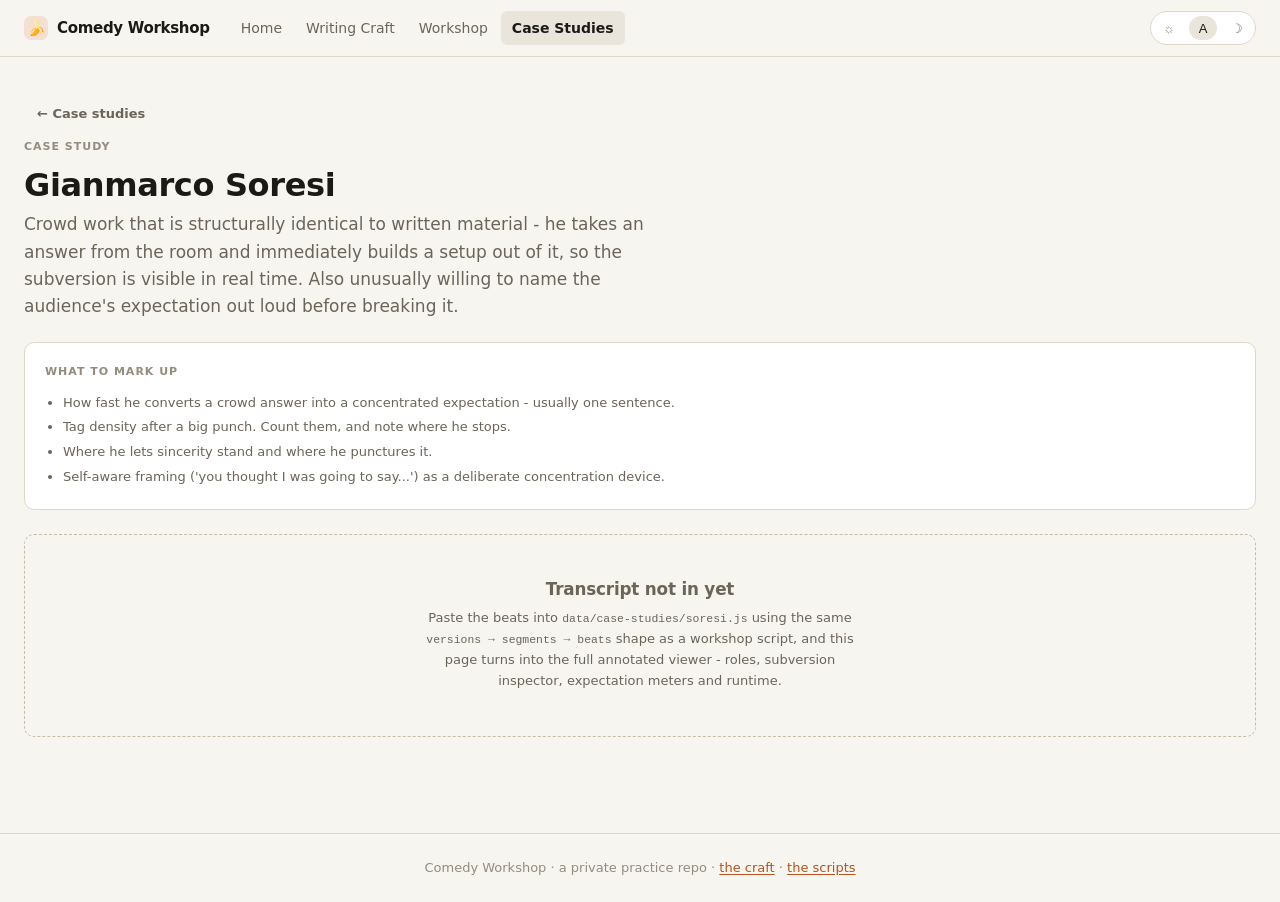
==== case-studies/study.html @ 9e2b8131 "Comedy Workshop: annotated script site + Kulturnatten 2026 set Static site (no build) for taking jok" ====
<!doctype html>
<html lang="en">
<head>
<meta charset="utf-8">
<meta name="viewport" content="width=device-width, initial-scale=1">
<meta name="robots" content="noindex, nofollow">
<title>Case Study - Comedy Workshop</title>
<link rel="stylesheet" href="../assets/css/main.css">
<link rel="icon" href="data:image/svg+xml,<svg xmlns='http://www.w3.org/2000/svg' viewBox='0 0 32 32'><text y='26' font-size='26'>&#127820;</text></svg>">
<script src="../assets/js/core.js"></script>
<script src="../assets/js/model.js"></script>
<script src="../assets/js/script-view.js"></script>
<script src="../data/case-studies/soresi.js"></script>
</head>
<body>
<header data-chrome data-page="case" data-base="../"></header>

<main class="wrap wrap--wide" id="studyRoot">
  <div class="row" style="margin-bottom:6px">
    <a class="btn btn--ghost" href="index.html">&larr; Case studies</a>
  </div>
  <div id="studyBody"></div>
</main>

<footer data-footer></footer>

<script>
(function () {
  var esc = CW.esc;
  var id = CW.qs('id', 'soresi');
  var s = CW.getStudy(id);
  var host = document.getElementById('studyBody');

  if (!s) {
    host.innerHTML = '<div class="empty-state">No case study called <code>' + esc(id) +
      '</code>. <a href="index.html">Back to case studies</a>.</div>';
    return;
  }
  document.title = s.title + ' - Comedy Workshop';

  var head = '<div class="eyebrow">Case study</div><h1 style="margin-bottom:6px">' + esc(s.title) + '</h1>' +
    (s.source ? '<p class="muted small">' + esc(s.source) + '</p>' : '') +
    (s.why ? '<p class="lede">' + esc(s.why) + '</p>' : '');

  if (s.watchFor && s.watchFor.length) {
    head += '<div class="panel" style="margin:22px 0"><div class="eyebrow">What to mark up</div><ul class="muted small" style="margin:0;padding-left:18px;line-height:1.9">' +
      s.watchFor.map(function (w) { return '<li>' + esc(w) + '</li>'; }).join('') + '</ul></div>';
  }

  if (!s.versions || !s.versions.length) {
    head += '<div class="empty-state" style="margin-top:24px">' +
      '<h3 style="margin-bottom:8px">Transcript not in yet</h3>' +
      '<p class="small" style="max-width:52ch;margin:0 auto">Paste the beats into ' +
      '<code>data/case-studies/' + esc(s.id) + '.js</code> using the same ' +
      '<code>versions &rarr; segments &rarr; beats</code> shape as a workshop script, and this page turns ' +
      'into the full annotated viewer - roles, subversion inspector, expectation meters and runtime.</p>' +
      '</div>';
    host.innerHTML = head;
    return;
  }

  // Full viewer, reusing the workshop machinery. mountScript() expects this
  // exact DOM contract, so build all of it - the title/meta nodes are hidden
  // because the case-study header above already shows that information.
  host.innerHTML = head +
    '<h1 id="scriptTitle" hidden></h1><p id="scriptMeta" hidden></p><p id="scriptPremise" hidden></p>' +
    '<div id="toolbar" class="toolbar"></div><div id="versionNotes"></div>' +
    '<div class="editor"><div class="editor__rail"><div id="rail"></div></div>' +
    '<div id="pages"></div>' +
    '<div class="editor__inspector"><div id="inspector"></div></div></div>';

  document.getElementById('studyRoot').id = 'scriptRoot';
  CW.registerScript(s);   // studies use the identical schema
  CW.mountScript();
})();
</script>
</body>
</html>
---- assets/css/main.css ----
/* ==========================================================================
   Comedy Workshop - shared stylesheet
   Tokens live on :root (light). [data-theme="dark"] overrides them.
   ========================================================================== */

:root {
  --bg:            #f7f5f0;
  --bg-panel:      #ffffff;
  --bg-sunk:       #efece4;
  --bg-hover:      #e9e5db;
  --border:        #ded8ca;
  --border-strong: #c6bda9;
  --text:          #1c1a16;
  --text-dim:      #6b6558;
  --text-faint:    #948c7c;
  --accent:        #b4531f;
  --accent-soft:   #f3e0d3;

  --setup:         #2f6f8f;  --setup-bg:    #ddeef6;  --setup-edge:   #8dc0d8;
  --punch:         #b4531f;  --punch-bg:    #fae2d2;  --punch-edge:   #e6a072;
  --tag:           #7a5aa8;  --tag-bg:      #ece2f7;  --tag-edge:     #bfa4e0;
  --oneliner:      #1f7a5a;  --oneliner-bg: #d8f0e6;  --oneliner-edge:#7cc9a9;
  --actout:        #a8265f;  --actout-bg:   #fadce8;  --actout-edge:  #e78bb1;
  --callback:      #8a6d1f;  --callback-bg: #f7ecc9;  --callback-edge:#d6bb69;
  --sincere:       #4a5568;  --sincere-bg:  #e6e8ec;  --sincere-edge: #a8b0bd;
  --transition:    #6b6558;  --transition-bg:#eeebe3; --transition-edge:#cdc6b6;

  --ok:      #1f7a5a;
  --warn:    #a8791f;
  --danger:  #b4351f;

  --radius:   10px;
  --radius-s: 6px;
  --shadow:   0 1px 2px rgba(28,26,22,.06), 0 8px 24px rgba(28,26,22,.06);
  --shadow-lift: 0 2px 6px rgba(28,26,22,.10), 0 16px 40px rgba(28,26,22,.12);
  --mono: ui-monospace, "Cascadia Mono", Menlo, Consolas, monospace;
  --sans: system-ui, -apple-system, "Segoe UI", Inter, Roboto, sans-serif;
  --serif: "Iowan Old Style", "Palatino Linotype", Palatino, Georgia, serif;
}

[data-theme="dark"] {
  --bg:            #14151a;
  --bg-panel:      #1c1e25;
  --bg-sunk:       #101116;
  --bg-hover:      #262931;
  --border:        #2e323c;
  --border-strong: #454b58;
  --text:          #e8e6e1;
  --text-dim:      #9aa0ad;
  --text-faint:    #6d7482;
  --accent:        #f0904e;
  --accent-soft:   #3a2519;

  --setup:         #6fb8d8;  --setup-bg:    #16303c;  --setup-edge:   #2f6f8f;
  --punch:         #f0904e;  --punch-bg:    #3a2113;  --punch-edge:   #a8571f;
  --tag:           #bda1e8;  --tag-bg:      #2a2138;  --tag-edge:     #6d55a0;
  --oneliner:      #66c9a3;  --oneliner-bg: #12312a;  --oneliner-edge:#2a8a68;
  --actout:        #f085ae;  --actout-bg:   #3a1526;  --actout-edge:  #a03060;
  --callback:      #dcc06a;  --callback-bg: #322a12;  --callback-edge:#8f7622;
  --sincere:       #9fb0c6;  --sincere-bg:  #1e242c;  --sincere-edge: #4a5568;
  --transition:    #9aa0ad;  --transition-bg:#20232a; --transition-edge:#3c414c;

  --ok:      #66c9a3;
  --warn:    #dcc06a;
  --danger:  #f07a62;

  --shadow:   0 1px 2px rgba(0,0,0,.4), 0 8px 24px rgba(0,0,0,.35);
  --shadow-lift: 0 2px 6px rgba(0,0,0,.5), 0 16px 40px rgba(0,0,0,.5);
}

* { box-sizing: border-box; }
html { scroll-behavior: smooth; }

body {
  margin: 0;
  background: var(--bg);
  color: var(--text);
  font-family: var(--sans);
  font-size: 15px;
  line-height: 1.6;
  -webkit-font-smoothing: antialiased;
  transition: background .18s ease, color .18s ease;
}

a { color: var(--accent); text-underline-offset: 2px; }

h1,h2,h3,h4 { line-height: 1.25; margin: 0 0 .5em; font-weight: 650; letter-spacing: -.011em; }
h1 { font-size: 2rem; }
h2 { font-size: 1.35rem; }
h3 { font-size: 1.05rem; }
p { margin: 0 0 1em; }
code, kbd { font-family: var(--mono); font-size: .88em; }
kbd {
  background: var(--bg-sunk); border: 1px solid var(--border);
  border-bottom-width: 2px; border-radius: 4px; padding: 1px 5px;
}

/* ---------- Layout ---------- */
.site-header {
  position: sticky; top: 0; z-index: 40;
  background: color-mix(in srgb, var(--bg) 88%, transparent);
  backdrop-filter: blur(12px);
  border-bottom: 1px solid var(--border);
}
.site-header__inner {
  max-width: 1400px; margin: 0 auto; padding: 0 24px;
  height: 56px; display: flex; align-items: center; gap: 8px;
}
.brand {
  display: flex; align-items: center; gap: 9px;
  font-weight: 680; letter-spacing: -.02em; font-size: 15px;
  color: var(--text); text-decoration: none; margin-right: 12px;
}
.brand__mark {
  width: 24px; height: 24px; display: grid; place-items: center;
  font-size: 15px; line-height: 1;
  background: var(--accent-soft); border-radius: 7px;
}
.nav { display: flex; gap: 2px; flex: 1; }
.nav a {
  padding: 6px 11px; border-radius: var(--radius-s);
  color: var(--text-dim); text-decoration: none; font-size: 14px; font-weight: 500;
}
.nav a:hover { background: var(--bg-hover); color: var(--text); }
.nav a[aria-current="page"] { background: var(--bg-hover); color: var(--text); font-weight: 600; }

.theme-toggle {
  display: inline-flex; align-items: center; gap: 6px;
  background: var(--bg-panel); border: 1px solid var(--border);
  border-radius: 999px; padding: 4px;
}
.theme-toggle button {
  border: 0; background: transparent; cursor: pointer;
  color: var(--text-faint); border-radius: 999px;
  width: 28px; height: 24px; display: grid; place-items: center;
  font-size: 13px; line-height: 1; padding: 0;
}
.theme-toggle button[aria-pressed="true"] { background: var(--bg-hover); color: var(--text); }

.wrap { max-width: 1080px; margin: 0 auto; padding: 40px 24px 96px; }
.wrap--wide { max-width: 1400px; }

.site-footer {
  border-top: 1px solid var(--border); color: var(--text-faint);
  font-size: 13px; padding: 24px; text-align: center;
}

/* ---------- Generic bits ---------- */
.eyebrow {
  font-size: 11px; text-transform: uppercase; letter-spacing: .09em;
  font-weight: 700; color: var(--text-faint); margin-bottom: 10px;
}
.lede { font-size: 17px; color: var(--text-dim); max-width: 62ch; }
.panel {
  background: var(--bg-panel); border: 1px solid var(--border);
  border-radius: var(--radius); padding: 20px;
}
.grid { display: grid; gap: 16px; }
.grid--2 { grid-template-columns: repeat(auto-fit, minmax(300px,1fr)); }
.grid--3 { grid-template-columns: repeat(auto-fit, minmax(240px,1fr)); }

.card {
  display: block; background: var(--bg-panel); border: 1px solid var(--border);
  border-radius: var(--radius); padding: 20px; text-decoration: none; color: inherit;
  transition: border-color .15s, transform .15s, box-shadow .15s;
}
a.card:hover { border-color: var(--border-strong); transform: translateY(-2px); box-shadow: var(--shadow); }
.card h3 { margin-bottom: 4px; }
.card p { color: var(--text-dim); font-size: 14px; margin: 0; }

.pill {
  display: inline-flex; align-items: center; gap: 5px;
  font-size: 11px; font-weight: 650; letter-spacing: .03em;
  padding: 2px 8px; border-radius: 999px;
  background: var(--bg-sunk); color: var(--text-dim); border: 1px solid var(--border);
}
.pill--live { background: var(--accent-soft); color: var(--accent); border-color: transparent; }
.row { display: flex; align-items: center; gap: 10px; flex-wrap: wrap; }
.spacer { flex: 1; }
.muted { color: var(--text-dim); }
.faint { color: var(--text-faint); }
.small { font-size: 13px; }
hr.rule { border: 0; border-top: 1px solid var(--border); margin: 32px 0; }

.btn {
  display: inline-flex; align-items: center; gap: 6px;
  border: 1px solid var(--border); background: var(--bg-panel); color: var(--text);
  border-radius: var(--radius-s); padding: 6px 12px; font-size: 13px; font-weight: 550;
  cursor: pointer; font-family: inherit; text-decoration: none;
}
.btn:hover { background: var(--bg-hover); border-color: var(--border-strong); }
.btn[aria-pressed="true"], .btn--on { background: var(--accent); border-color: var(--accent); color: #fff; }
[data-theme="dark"] .btn[aria-pressed="true"], [data-theme="dark"] .btn--on { color: #14151a; }
.btn--ghost { border-color: transparent; background: transparent; color: var(--text-dim); }
.btn--ghost:hover { background: var(--bg-hover); color: var(--text); }

select.input, input.input {
  font-family: inherit; font-size: 13px; padding: 6px 10px;
  background: var(--bg-panel); color: var(--text);
  border: 1px solid var(--border); border-radius: var(--radius-s);
}

/* ---------- Script editor layout ---------- */
.editor {
  display: grid;
  grid-template-columns: 220px minmax(0,1fr) 340px;
  gap: 20px;
  align-items: start;
}
@media (max-width: 1180px) { .editor { grid-template-columns: minmax(0,1fr) 320px; } .editor__rail { display:none; } }
@media (max-width: 860px)  { .editor { grid-template-columns: minmax(0,1fr); } .editor__inspector { position: static !important; } }

.editor__rail, .editor__inspector { position: sticky; top: 76px; }
.editor__inspector { max-height: calc(100vh - 100px); overflow-y: auto; }

.toolbar {
  display: flex; gap: 8px; align-items: center; flex-wrap: wrap;
  padding: 10px 14px; margin-bottom: 18px;
  background: var(--bg-panel); border: 1px solid var(--border);
  border-radius: var(--radius); box-shadow: var(--shadow);
  position: sticky; top: 64px; z-index: 30;
}

/* -- the script page itself -- */
.page {
  background: var(--bg-panel); border: 1px solid var(--border);
  border-radius: var(--radius); box-shadow: var(--shadow);
  padding: 8px 0 32px;
}
.seg { border-top: 1px solid var(--border); }
.seg:first-child { border-top: 0; }
.seg__head {
  display: flex; align-items: baseline; gap: 10px; flex-wrap: wrap;
  padding: 18px 28px 8px; scroll-margin-top: 130px;
}
.seg__num {
  font-family: var(--mono); font-size: 11px; color: var(--text-faint);
  border: 1px solid var(--border); border-radius: 4px; padding: 1px 5px;
}
.seg__title { font-size: 14px; font-weight: 680; letter-spacing: -.01em; margin: 0; }
.seg__time { font-family: var(--mono); font-size: 12px; color: var(--text-faint); margin-left: auto; }
.seg__intent { padding: 0 28px 10px; font-size: 12.5px; color: var(--text-faint); font-style: italic; max-width: 70ch; }

.beat {
  display: grid; grid-template-columns: 46px 1fr; gap: 0 14px;
  padding: 3px 28px; cursor: pointer; position: relative;
  border-left: 3px solid transparent;
}
.beat:hover { background: var(--bg-hover); }
.beat.is-active { background: var(--bg-hover); border-left-color: var(--accent); }
.beat__gutter {
  font-family: var(--mono); font-size: 10px; color: var(--text-faint);
  text-align: right; padding-top: 7px; user-select: none;
  white-space: nowrap; letter-spacing: -.02em;
}
.beat__line { padding: 3px 0; }
.beat__text {
  font-family: var(--serif); font-size: 18px; line-height: 1.5;
  border-radius: 4px; padding: 2px 6px; margin-left: -6px;
  display: inline; box-decoration-break: clone; -webkit-box-decoration-break: clone;
}
.beat__meta {
  display: flex; gap: 6px; align-items: center; flex-wrap: wrap;
  margin-top: 3px; font-size: 11px; color: var(--text-faint);
}
.beat--optional .beat__text { opacity: .55; }
.beat--optional::after {
  content: "cuttable"; position: absolute; right: 12px; top: 8px;
  font-size: 9.5px; letter-spacing: .06em; text-transform: uppercase;
  color: var(--text-faint);
}
body.hide-optional .beat--optional { display: none; }

.beat--stage .beat__text {
  font-family: var(--sans); font-size: 13px; font-style: italic;
  color: var(--text-faint); background: transparent;
}

/* role colours */
.t-setup      .beat__text { background: var(--setup-bg);      box-shadow: inset 0 -2px 0 var(--setup-edge); }
.t-punch      .beat__text { background: var(--punch-bg);      box-shadow: inset 0 -2px 0 var(--punch-edge); font-weight: 600; }
.t-tag        .beat__text { background: var(--tag-bg);        box-shadow: inset 0 -2px 0 var(--tag-edge); }
.t-oneliner   .beat__text { background: var(--oneliner-bg);   box-shadow: inset 0 -2px 0 var(--oneliner-edge); }
.t-actout     .beat__text { background: var(--actout-bg);     box-shadow: inset 0 -2px 0 var(--actout-edge); }
.t-callback   .beat__text { background: var(--callback-bg);   box-shadow: inset 0 -2px 0 var(--callback-edge); }
.t-sincere    .beat__text { background: var(--sincere-bg);    box-shadow: inset 0 -2px 0 var(--sincere-edge); }
.t-transition .beat__text { background: transparent; color: var(--text-dim); }

body.plain-text .beat__text { background: transparent !important; box-shadow: none !important; font-weight: 400 !important; }
body.plain-text .beat__meta, body.plain-text .beat__gutter { visibility: hidden; }
body.plain-text .subv-dot { display: none; }

.role-chip {
  font-size: 9.5px; font-weight: 750; letter-spacing: .07em; text-transform: uppercase;
  padding: 1px 5px; border-radius: 3px;
}
.role-chip.t-setup      { background: var(--setup-bg);      color: var(--setup); }
.role-chip.t-punch      { background: var(--punch-bg);      color: var(--punch); }
.role-chip.t-tag        { background: var(--tag-bg);        color: var(--tag); }
.role-chip.t-oneliner   { background: var(--oneliner-bg);   color: var(--oneliner); }
.role-chip.t-actout     { background: var(--actout-bg);     color: var(--actout); }
.role-chip.t-callback   { background: var(--callback-bg);   color: var(--callback); }
.role-chip.t-sincere    { background: var(--sincere-bg);    color: var(--sincere); }
.role-chip.t-transition { background: var(--transition-bg); color: var(--transition); }

/* subversion marker */
.subv-dot {
  display: inline-grid; place-items: center;
  width: 15px; height: 15px; margin-left: 6px; vertical-align: 2px;
  border-radius: 50%; background: var(--punch); color: #fff;
  font-size: 9px; font-weight: 800; cursor: help;
}
[data-theme="dark"] .subv-dot { color: #14151a; }

/* ---------- Inspector ---------- */
.insp { background: var(--bg-panel); border: 1px solid var(--border); border-radius: var(--radius); box-shadow: var(--shadow); }
.insp__head { padding: 14px 16px 10px; border-bottom: 1px solid var(--border); }
.insp__body { padding: 14px 16px 18px; }
.insp__quote {
  font-family: var(--serif); font-size: 15px; line-height: 1.45;
  border-left: 3px solid var(--border-strong); padding-left: 11px; margin: 0 0 6px;
}
.insp h4 {
  font-size: 10.5px; text-transform: uppercase; letter-spacing: .08em;
  color: var(--text-faint); margin: 18px 0 7px; font-weight: 750;
}
.insp h4:first-child { margin-top: 0; }
.insp p { font-size: 13.5px; margin: 0 0 8px; }
.insp__empty { padding: 40px 20px; text-align: center; color: var(--text-faint); font-size: 13px; }

/* expectation bars */
.exp { margin-bottom: 9px; }
.exp__top { display: flex; gap: 8px; font-size: 12.5px; align-items: baseline; }
.exp__pct { font-family: var(--mono); font-weight: 700; font-size: 12px; min-width: 34px; }
.exp__bar { height: 5px; border-radius: 3px; background: var(--bg-sunk); margin-top: 4px; overflow: hidden; }
.exp__fill { height: 100%; border-radius: 3px; background: var(--setup-edge); }
.exp--primary .exp__pct { color: var(--setup); }
.exp--primary .exp__fill { background: var(--setup); }

.conc {
  display: flex; align-items: center; gap: 8px; font-size: 12px;
  padding: 8px 10px; border-radius: var(--radius-s); margin-bottom: 12px;
  background: var(--bg-sunk); border: 1px solid var(--border);
}
.conc__dot { width: 8px; height: 8px; border-radius: 50%; flex: none; }
.conc--strong .conc__dot { background: var(--ok); }
.conc--ok     .conc__dot { background: var(--warn); }
.conc--weak   .conc__dot { background: var(--danger); }

/* subversion diagram */
.subv {
  border: 1px solid var(--punch-edge); background: var(--punch-bg);
  border-radius: var(--radius-s); padding: 11px 12px; margin-bottom: 10px;
}
.subv__leg { font-size: 13px; }
.subv__label { font-size: 9.5px; text-transform: uppercase; letter-spacing: .07em; font-weight: 750; color: var(--punch); display: block; }
.subv__arrow { text-align: center; color: var(--punch); font-size: 15px; line-height: 1; margin: 6px 0; }
.subv__axis { margin-top: 9px; padding-top: 8px; border-top: 1px dashed var(--punch-edge); font-size: 12px; color: var(--text-dim); }

/* ---------- Rail ---------- */
.rail { background: var(--bg-panel); border: 1px solid var(--border); border-radius: var(--radius); padding: 12px; box-shadow: var(--shadow); }
.rail__total { font-family: var(--mono); font-size: 26px; font-weight: 700; letter-spacing: -.03em; }
.rail__target { font-size: 11.5px; color: var(--text-faint); margin-bottom: 12px; }
.rail__seg {
  display: flex; gap: 8px; align-items: baseline; font-size: 12.5px;
  padding: 5px 7px; border-radius: var(--radius-s); color: var(--text-dim);
  text-decoration: none; cursor: pointer;
}
.rail__seg:hover { background: var(--bg-hover); color: var(--text); }
.rail__seg time { margin-left: auto; font-family: var(--mono); font-size: 11px; color: var(--text-faint); }
.rail__bar { height: 6px; border-radius: 4px; background: var(--bg-sunk); display: flex; overflow: hidden; margin: 4px 0 12px; }
.rail__bar span { display: block; }

.gauge { font-size: 11.5px; margin-top: 4px; }
.gauge--over  { color: var(--danger); font-weight: 650; }
.gauge--under { color: var(--warn); }
.gauge--good  { color: var(--ok); font-weight: 650; }

/* ---------- Compare view ---------- */
.compare { display: grid; grid-template-columns: 1fr 1fr; gap: 16px; align-items: start; }
@media (max-width: 900px) { .compare { grid-template-columns: 1fr; } }
.compare .page { padding-top: 0; }
.compare__head {
  display: flex; align-items: center; gap: 8px; padding: 10px 14px;
  border-bottom: 1px solid var(--border);
  background: var(--bg-panel); border-radius: var(--radius) var(--radius) 0 0;
}
.d-add   { border-left: 3px solid var(--ok) !important;     background: color-mix(in srgb, var(--ok) 10%, transparent); }
.d-del   { border-left: 3px solid var(--danger) !important; background: color-mix(in srgb, var(--danger) 10%, transparent); }
.d-del .beat__text { text-decoration: line-through; opacity: .6; }
.d-mod   { border-left: 3px solid var(--warn) !important;   background: color-mix(in srgb, var(--warn) 12%, transparent); }
.d-ghost { opacity: .26; }
.diff-key { display: flex; gap: 12px; font-size: 11.5px; color: var(--text-faint); flex-wrap: wrap; }
.diff-key i { display: inline-block; width: 9px; height: 9px; border-radius: 2px; margin-right: 4px; }

/* ---------- Craft page ---------- */
.toc { position: sticky; top: 76px; font-size: 13px; }
.toc a { display: block; padding: 4px 9px; border-radius: var(--radius-s); color: var(--text-dim); text-decoration: none; }
.toc a:hover { background: var(--bg-hover); color: var(--text); }
.toc a.is-active { background: var(--bg-hover); color: var(--text); font-weight: 600; }
.craft { display: grid; grid-template-columns: 220px minmax(0,1fr); gap: 40px; align-items: start; }
@media (max-width: 900px) { .craft { grid-template-columns: 1fr; } .toc { position: static; } }

.principle { border-top: 1px solid var(--border); padding-top: 28px; margin-top: 28px; scroll-margin-top: 80px; }
.principle:first-child { border-top: 0; padding-top: 0; margin-top: 0; }
.principle h2 { display: flex; align-items: baseline; gap: 10px; }
.principle__n { font-family: var(--mono); font-size: 13px; color: var(--text-faint); font-weight: 500; }
.principle > p { max-width: 68ch; }

.example {
  background: var(--bg-sunk); border: 1px solid var(--border);
  border-left: 3px solid var(--accent); border-radius: var(--radius-s);
  padding: 12px 14px; margin: 14px 0; font-size: 14px;
}
.example .ex-line { font-family: var(--serif); font-size: 16px; margin: 2px 0; }
.example .ex-tag {
  font-size: 9.5px; text-transform: uppercase; letter-spacing: .07em;
  font-weight: 750; color: var(--text-faint); margin-right: 8px;
}
.callout {
  border: 1px solid var(--border); border-radius: var(--radius-s);
  padding: 12px 14px; margin: 14px 0; font-size: 13.5px;
  background: var(--bg-panel);
}
.callout--warn { border-color: var(--warn); background: color-mix(in srgb, var(--warn) 8%, var(--bg-panel)); }

table.tbl { width: 100%; border-collapse: collapse; font-size: 13.5px; margin: 14px 0; }
table.tbl th, table.tbl td { text-align: left; padding: 8px 10px; border-bottom: 1px solid var(--border); vertical-align: top; }
table.tbl th { font-size: 11px; text-transform: uppercase; letter-spacing: .06em; color: var(--text-faint); }

.legend { display: flex; gap: 14px; flex-wrap: wrap; font-size: 12px; color: var(--text-dim); }
.legend i { display: inline-block; width: 10px; height: 10px; border-radius: 3px; margin-right: 5px; vertical-align: -1px; }

.empty-state {
  border: 1px dashed var(--border-strong); border-radius: var(--radius);
  padding: 44px 28px; text-align: center; color: var(--text-dim);
}
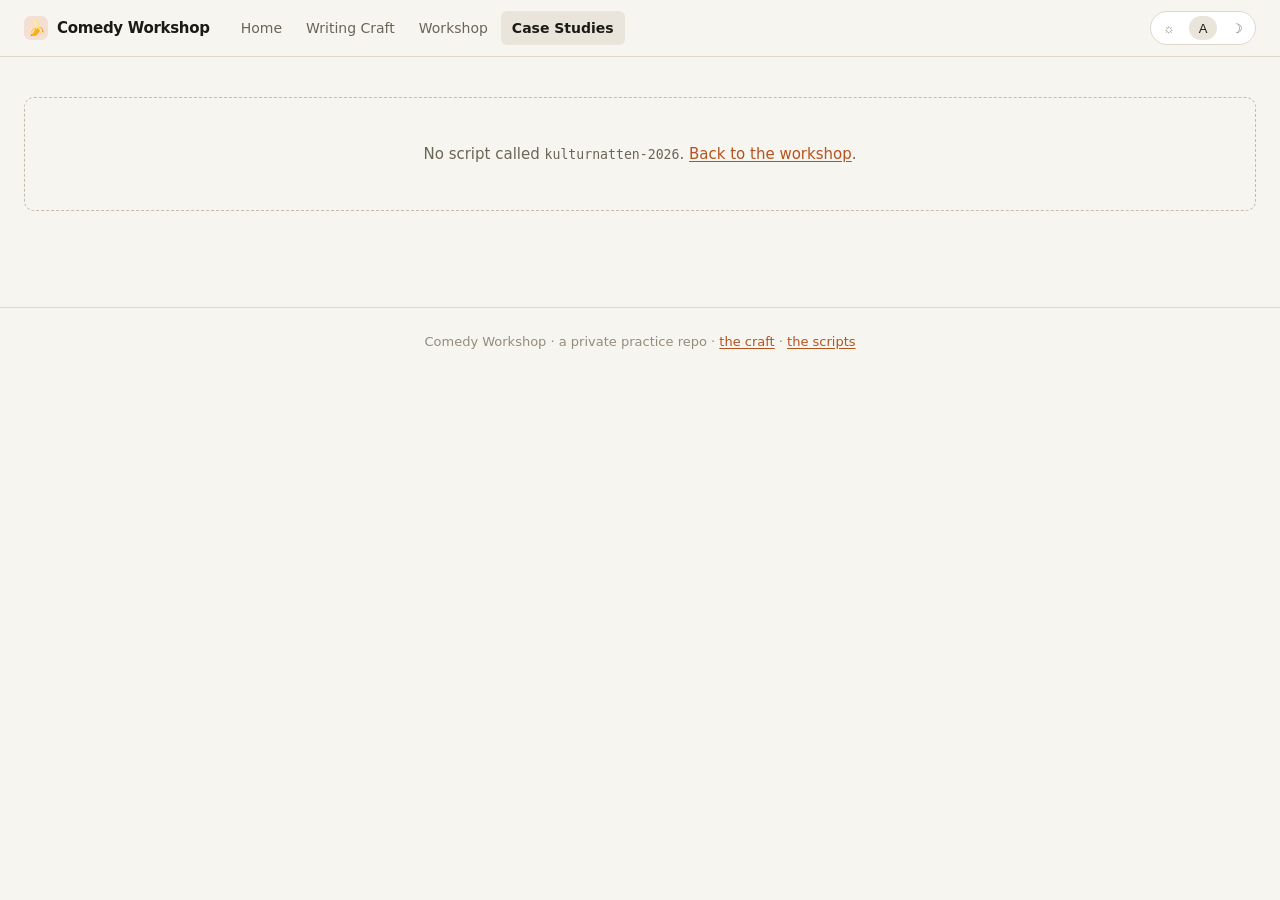
==== commit 1dbe3fd8: "Craft principles, Soresi case study, and a de-AI pass on the set Craft page rebuilt around a distill" ====
--- a/case-studies/study.html
+++ b/case-studies/study.html
@@ -9,6 +9,7 @@
 <link rel="icon" href="data:image/svg+xml,<svg xmlns='http://www.w3.org/2000/svg' viewBox='0 0 32 32'><text y='26' font-size='26'>&#127820;</text></svg>">
 <script src="../assets/js/core.js"></script>
 <script src="../assets/js/model.js"></script>
+<script src="../assets/js/craft-data.js"></script>
 <script src="../assets/js/script-view.js"></script>
 <script src="../data/case-studies/soresi.js"></script>
 </head>
@@ -38,36 +39,72 @@
   }
   document.title = s.title + ' - Comedy Workshop';
 
-  var head = '<div class="eyebrow">Case study</div><h1 style="margin-bottom:6px">' + esc(s.title) + '</h1>' +
+  var h = '<div class="eyebrow">Case study</div><h1 style="margin-bottom:6px">' + esc(s.title) + '</h1>' +
     (s.source ? '<p class="muted small">' + esc(s.source) + '</p>' : '') +
     (s.why ? '<p class="lede">' + esc(s.why) + '</p>' : '');
 
   if (s.watchFor && s.watchFor.length) {
-    head += '<div class="panel" style="margin:22px 0"><div class="eyebrow">What to mark up</div><ul class="muted small" style="margin:0;padding-left:18px;line-height:1.9">' +
+    h += '<div class="panel" style="margin:22px 0"><div class="eyebrow">What to watch for</div>' +
+      '<ul class="muted small" style="margin:0;padding-left:18px;line-height:1.9">' +
       s.watchFor.map(function (w) { return '<li>' + esc(w) + '</li>'; }).join('') + '</ul></div>';
   }
 
+  /* ---- hour-level architecture ---- */
+  if (s.architecture) {
+    var a = s.architecture;
+    if (a.shape) {
+      h += '<h2 style="margin-top:36px">The shape of the hour</h2>' +
+        '<table class="tbl"><tbody>' + a.shape.map(function (r) {
+          return '<tr><th style="width:16%;white-space:nowrap">' + esc(r[0]) + '</th>' +
+                 '<td style="width:18%"><b>' + esc(r[1]) + '</b></td>' +
+                 '<td class="muted">' + esc(r[2]) + '</td></tr>';
+        }).join('') + '</tbody></table>';
+    }
+    if (a.threads) {
+      h += '<h2 style="margin-top:36px">Threads running the full hour</h2>' +
+        '<div class="grid grid--2" style="margin-top:14px">' + a.threads.map(function (t) {
+          return '<div class="panel">' +
+            '<div style="font-family:var(--serif);font-size:17px;margin-bottom:10px">' + esc(t.handle) + '</div>' +
+            '<div class="small"><span class="role-chip t-setup">planted</span> <span class="muted">' + esc(t.planted) + '</span></div>' +
+            '<div class="small" style="margin-top:5px"><span class="role-chip t-callback">cashed</span> <span class="muted">' + esc(t.cashed) + '</span></div>' +
+            '<p class="small faint" style="margin:10px 0 0">' + esc(t.note) + '</p></div>';
+        }).join('') + '</div>';
+    }
+  }
+
   if (!s.versions || !s.versions.length) {
-    head += '<div class="empty-state" style="margin-top:24px">' +
+    h += '<div class="empty-state" style="margin-top:24px">' +
       '<h3 style="margin-bottom:8px">Transcript not in yet</h3>' +
       '<p class="small" style="max-width:52ch;margin:0 auto">Paste the beats into ' +
       '<code>data/case-studies/' + esc(s.id) + '.js</code> using the same ' +
-      '<code>versions &rarr; segments &rarr; beats</code> shape as a workshop script, and this page turns ' +
-      'into the full annotated viewer - roles, subversion inspector, expectation meters and runtime.</p>' +
-      '</div>';
-    host.innerHTML = head;
+      '<code>versions &rarr; segments &rarr; beats</code> shape as a workshop script.</p></div>';
+    host.innerHTML = h;
     return;
   }
 
-  // Full viewer, reusing the workshop machinery. mountScript() expects this
-  // exact DOM contract, so build all of it - the title/meta nodes are hidden
-  // because the case-study header above already shows that information.
-  host.innerHTML = head +
+  /* ---- the annotated viewer, reusing the workshop machinery ---- */
+  h += '<h2 style="margin-top:44px">Annotated excerpts</h2>' +
+    '<p class="muted small" style="max-width:70ch">Eight segments of forty-four. Quotes are short and ' +
+    'present only where a specific craft point is being made - the full transcript is deliberately not ' +
+    'stored in this repo. Hover or click any line to inspect it.</p>' +
     '<h1 id="scriptTitle" hidden></h1><p id="scriptMeta" hidden></p><p id="scriptPremise" hidden></p>' +
     '<div id="toolbar" class="toolbar"></div><div id="versionNotes"></div>' +
     '<div class="editor"><div class="editor__rail"><div id="rail"></div></div>' +
     '<div id="pages"></div>' +
     '<div class="editor__inspector"><div id="inspector"></div></div></div>';
+
+  if (s.takeaways && s.takeaways.length) {
+    h += '<h2 style="margin-top:48px">What we are stealing</h2>' +
+      '<ol class="muted" style="max-width:74ch;line-height:1.8;padding-left:20px">' +
+      s.takeaways.map(function (t) { return '<li style="margin-bottom:8px">' + esc(t) + '</li>'; }).join('') +
+      '</ol>';
+  }
+
+  h += '<div class="callout" style="margin-top:28px"><b>On the material.</b> This is someone else\'s ' +
+       'copyrighted act. What is stored here is analysis, with short quoted anchors where a point is ' +
+       'being made about them. Keep it that way, and keep the repo private.</div>';
+
+  host.innerHTML = h;
 
   document.getElementById('studyRoot').id = 'scriptRoot';
   CW.registerScript(s);   // studies use the identical schema
--- a/assets/css/main.css
+++ b/assets/css/main.css
@@ -137,8 +137,24 @@
 }
 .theme-toggle button[aria-pressed="true"] { background: var(--bg-hover); color: var(--text); }
 
+/* Narrow screens: the wordmark gives up its text, the nav scrolls sideways,
+   and the theme toggle keeps its place at the right edge. */
+@media (max-width: 700px) {
+  .site-header__inner { padding: 0 12px; gap: 6px; }
+  .brand { margin-right: 4px; flex: none; }
+  .brand > span:last-child { display: none; }
+  .nav {
+    flex: 1 1 auto; min-width: 0;
+    overflow-x: auto; scrollbar-width: none; -webkit-overflow-scrolling: touch;
+  }
+  .nav::-webkit-scrollbar { display: none; }
+  .nav a { white-space: nowrap; padding: 6px 8px; font-size: 13px; }
+  .theme-toggle { flex: none; }
+}
+
 .wrap { max-width: 1080px; margin: 0 auto; padding: 40px 24px 96px; }
 .wrap--wide { max-width: 1400px; }
+@media (max-width: 700px) { .wrap { padding: 28px 16px 72px; } }
 
 .site-footer {
   border-top: 1px solid var(--border); color: var(--text-faint);
@@ -263,6 +279,14 @@
   display: flex; gap: 6px; align-items: center; flex-wrap: wrap;
   margin-top: 3px; font-size: 11px; color: var(--text-faint);
 }
+@media (max-width: 700px) {
+  .beat { padding: 3px 14px; grid-template-columns: 34px 1fr; gap: 0 8px; }
+  .beat__text { font-size: 16.5px; }
+  .beat--optional::after { display: none; }
+  .seg__head, .seg__intent { padding-left: 14px; padding-right: 14px; }
+  .toolbar { position: static; }
+}
+
 .beat--optional .beat__text { opacity: .55; }
 .beat--optional::after {
   content: "cuttable"; position: absolute; right: 12px; top: 8px;
